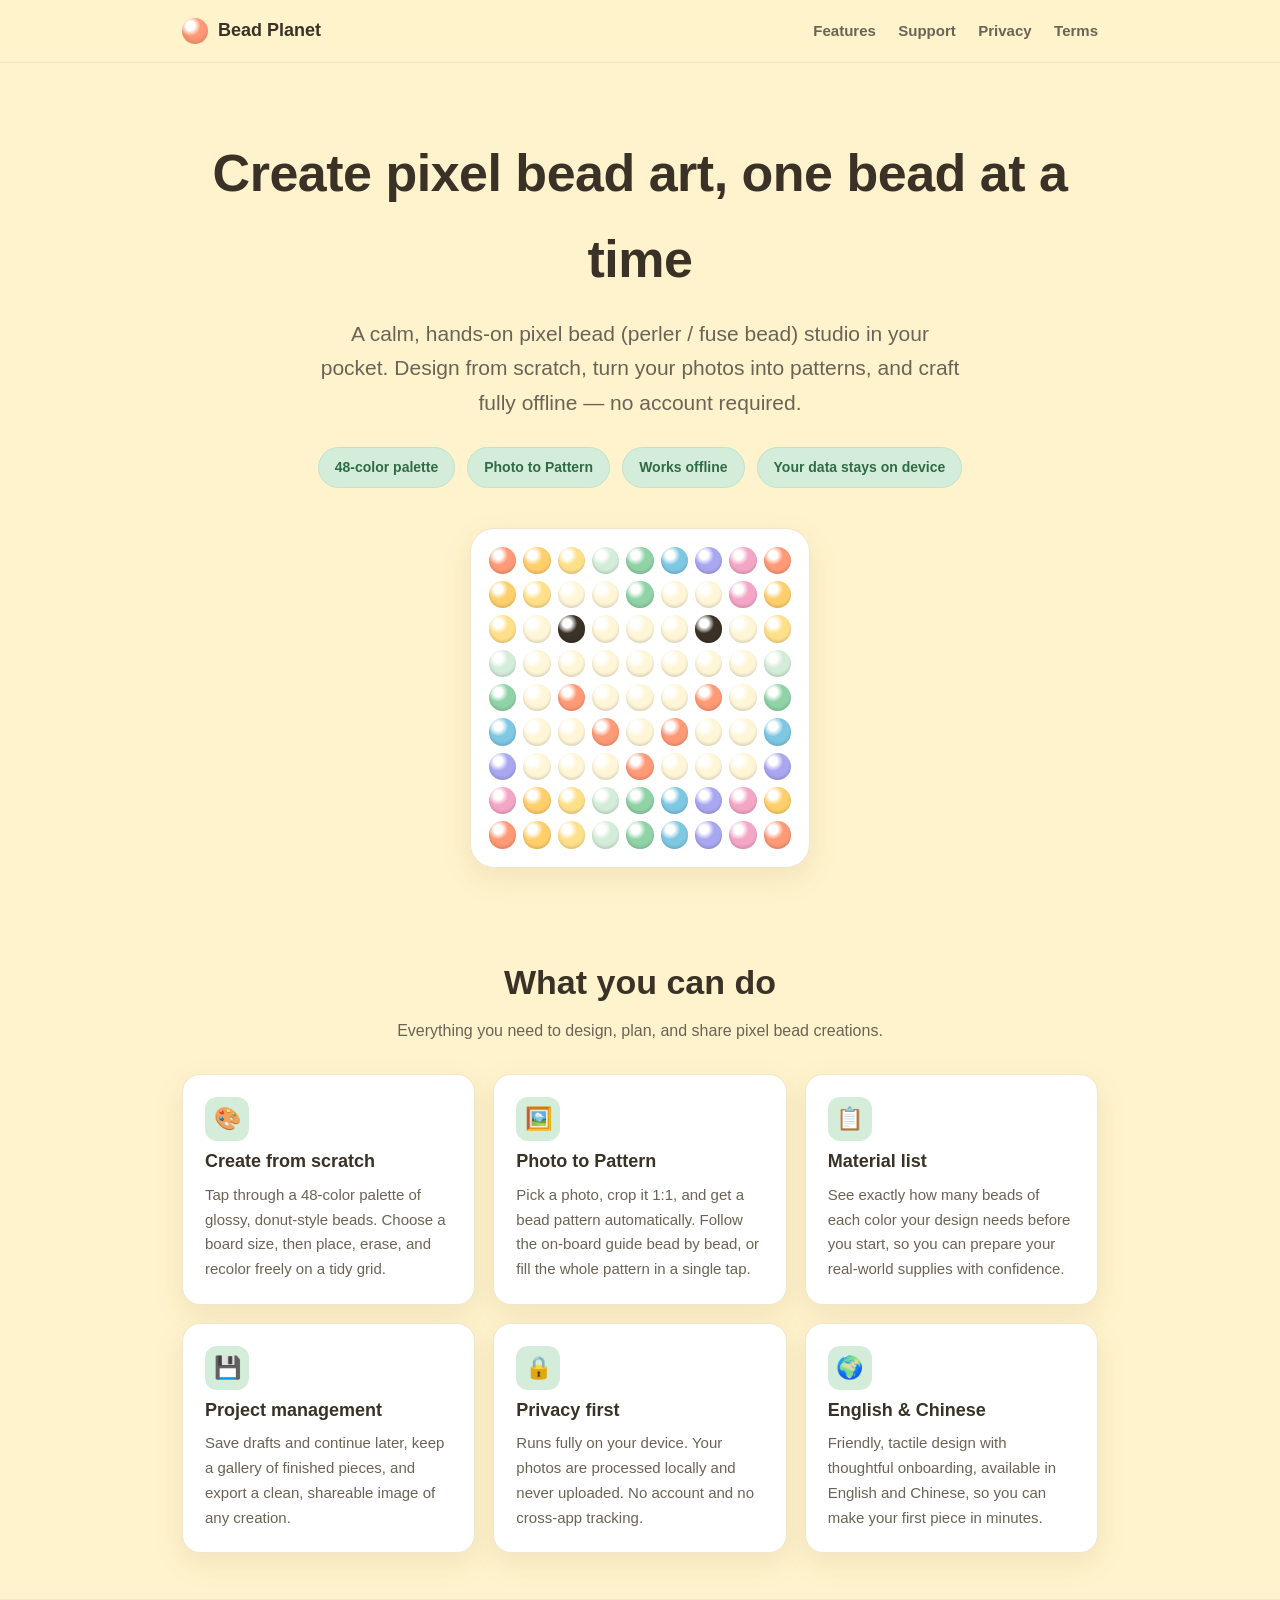
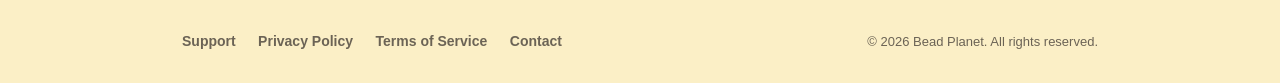
==== index.html @ 9a5723c7 "Bead Planet marketing & legal site (landing/support/privacy/terms)" ====
<!DOCTYPE html>
<html lang="en">
<head>
  <meta charset="UTF-8" />
  <meta name="viewport" content="width=device-width, initial-scale=1.0" />
  <title>Bead Planet — Pixel Bead Art Studio</title>
  <meta name="description" content="Bead Planet is a relaxing pixel bead (perler/fuse bead) studio. Design bead by bead, turn photos into patterns, and create fully offline on your device." />
  <link rel="stylesheet" href="style.css" />
</head>
<body>
  <nav class="nav">
    <div class="wrap">
      <div class="brand"><span class="dot"></span> Bead Planet</div>
      <div class="nav-links">
        <a href="#features">Features</a>
        <a href="support.html">Support</a>
        <a href="privacy.html">Privacy</a>
        <a href="terms.html">Terms</a>
      </div>
    </div>
  </nav>

  <header class="hero">
    <div class="wrap">
      <h1>Create pixel bead art, one bead at a time</h1>
      <p class="lead">A calm, hands-on pixel bead (perler / fuse bead) studio in your pocket. Design from scratch, turn your photos into patterns, and craft fully offline — no account required.</p>
      <div class="badges">
        <span class="pill">48-color palette</span>
        <span class="pill">Photo to Pattern</span>
        <span class="pill">Works offline</span>
        <span class="pill">Your data stays on device</span>
      </div>

      <div class="board" aria-hidden="true">
        <i style="--c:#FF9A76"></i><i style="--c:#FFCf6b"></i><i style="--c:#FFE08a"></i><i style="--c:#D4EDDA"></i><i style="--c:#8FD3A6"></i><i style="--c:#7EC8E3"></i><i style="--c:#A9A7F0"></i><i style="--c:#F4A6C6"></i><i style="--c:#FF9A76"></i>
        <i style="--c:#FFCf6b"></i><i style="--c:#FFE08a"></i><i style="--c:#fff6d8"></i><i style="--c:#fff6d8"></i><i style="--c:#8FD3A6"></i><i style="--c:#fff6d8"></i><i style="--c:#fff6d8"></i><i style="--c:#F4A6C6"></i><i style="--c:#FFCf6b"></i>
        <i style="--c:#FFE08a"></i><i style="--c:#fff6d8"></i><i style="--c:#3A3226"></i><i style="--c:#fff6d8"></i><i style="--c:#fff6d8"></i><i style="--c:#fff6d8"></i><i style="--c:#3A3226"></i><i style="--c:#fff6d8"></i><i style="--c:#FFE08a"></i>
        <i style="--c:#D4EDDA"></i><i style="--c:#fff6d8"></i><i style="--c:#fff6d8"></i><i style="--c:#fff6d8"></i><i style="--c:#fff6d8"></i><i style="--c:#fff6d8"></i><i style="--c:#fff6d8"></i><i style="--c:#fff6d8"></i><i style="--c:#D4EDDA"></i>
        <i style="--c:#8FD3A6"></i><i style="--c:#fff6d8"></i><i style="--c:#FF9A76"></i><i style="--c:#fff6d8"></i><i style="--c:#fff6d8"></i><i style="--c:#fff6d8"></i><i style="--c:#FF9A76"></i><i style="--c:#fff6d8"></i><i style="--c:#8FD3A6"></i>
        <i style="--c:#7EC8E3"></i><i style="--c:#fff6d8"></i><i style="--c:#fff6d8"></i><i style="--c:#FF9A76"></i><i style="--c:#fff6d8"></i><i style="--c:#FF9A76"></i><i style="--c:#fff6d8"></i><i style="--c:#fff6d8"></i><i style="--c:#7EC8E3"></i>
        <i style="--c:#A9A7F0"></i><i style="--c:#fff6d8"></i><i style="--c:#fff6d8"></i><i style="--c:#fff6d8"></i><i style="--c:#FF9A76"></i><i style="--c:#fff6d8"></i><i style="--c:#fff6d8"></i><i style="--c:#fff6d8"></i><i style="--c:#A9A7F0"></i>
        <i style="--c:#F4A6C6"></i><i style="--c:#FFCf6b"></i><i style="--c:#FFE08a"></i><i style="--c:#D4EDDA"></i><i style="--c:#8FD3A6"></i><i style="--c:#7EC8E3"></i><i style="--c:#A9A7F0"></i><i style="--c:#F4A6C6"></i><i style="--c:#FFCf6b"></i>
        <i style="--c:#FF9A76"></i><i style="--c:#FFCf6b"></i><i style="--c:#FFE08a"></i><i style="--c:#D4EDDA"></i><i style="--c:#8FD3A6"></i><i style="--c:#7EC8E3"></i><i style="--c:#A9A7F0"></i><i style="--c:#F4A6C6"></i><i style="--c:#FF9A76"></i>
      </div>
    </div>
  </header>

  <section id="features">
    <div class="wrap">
      <h2>What you can do</h2>
      <p class="sub">Everything you need to design, plan, and share pixel bead creations.</p>
      <div class="grid">
        <div class="feature">
          <div class="ic">🎨</div>
          <h3>Create from scratch</h3>
          <p>Tap through a 48-color palette of glossy, donut-style beads. Choose a board size, then place, erase, and recolor freely on a tidy grid.</p>
        </div>
        <div class="feature">
          <div class="ic">🖼️</div>
          <h3>Photo to Pattern</h3>
          <p>Pick a photo, crop it 1:1, and get a bead pattern automatically. Follow the on-board guide bead by bead, or fill the whole pattern in a single tap.</p>
        </div>
        <div class="feature">
          <div class="ic">📋</div>
          <h3>Material list</h3>
          <p>See exactly how many beads of each color your design needs before you start, so you can prepare your real-world supplies with confidence.</p>
        </div>
        <div class="feature">
          <div class="ic">💾</div>
          <h3>Project management</h3>
          <p>Save drafts and continue later, keep a gallery of finished pieces, and export a clean, shareable image of any creation.</p>
        </div>
        <div class="feature">
          <div class="ic">🔒</div>
          <h3>Privacy first</h3>
          <p>Runs fully on your device. Your photos are processed locally and never uploaded. No account and no cross-app tracking.</p>
        </div>
        <div class="feature">
          <div class="ic">🌍</div>
          <h3>English &amp; Chinese</h3>
          <p>Friendly, tactile design with thoughtful onboarding, available in English and Chinese, so you can make your first piece in minutes.</p>
        </div>
      </div>
    </div>
  </section>

  <footer>
    <div class="wrap">
      <div class="links">
        <a href="support.html">Support</a>
        <a href="privacy.html">Privacy Policy</a>
        <a href="terms.html">Terms of Service</a>
        <a href="mailto:flashbody@foxmail.com">Contact</a>
      </div>
      <div class="copy">© 2026 Bead Planet. All rights reserved.</div>
    </div>
  </footer>
</body>
</html>
---- style.css ----
/* Bead Planet — shared site styles */

:root {
  --cream: #FFF3CD;
  --mint: #D4EDDA;
  --coral: #FF9A76;
  --ink: #3A3226;
  --ink-soft: #6B6355;
  --card: #FFFFFF;
  --line: #EFE6CB;
  --radius: 18px;
  --shadow: 0 10px 30px rgba(120, 100, 40, 0.10);
  --max: 960px;
}

* { box-sizing: border-box; }

html { scroll-behavior: smooth; }

body {
  margin: 0;
  font-family: -apple-system, BlinkMacSystemFont, "Segoe UI", Roboto,
    "Helvetica Neue", Arial, "PingFang SC", "Microsoft YaHei", sans-serif;
  color: var(--ink);
  background: var(--cream);
  line-height: 1.65;
  -webkit-font-smoothing: antialiased;
}

a { color: #E06A3E; text-decoration: none; }
a:hover { text-decoration: underline; }

.wrap { max-width: var(--max); margin: 0 auto; padding: 0 22px; }

/* Top nav */
.nav {
  position: sticky; top: 0; z-index: 20;
  background: rgba(255, 243, 205, 0.9);
  backdrop-filter: saturate(140%) blur(8px);
  border-bottom: 1px solid var(--line);
}
.nav .wrap {
  display: flex; align-items: center; justify-content: space-between;
  height: 62px;
}
.brand { display: flex; align-items: center; gap: 10px; font-weight: 800; font-size: 18px; }
.brand .dot {
  width: 26px; height: 26px; border-radius: 50%;
  background: radial-gradient(circle at 32% 30%, #fff 0 18%, var(--coral) 40% 100%);
  box-shadow: inset 0 -3px 5px rgba(0,0,0,.12);
}
.nav-links a { color: var(--ink-soft); font-weight: 600; margin-left: 18px; font-size: 15px; }
.nav-links a:hover { color: var(--ink); text-decoration: none; }

/* Hero */
.hero { padding: 68px 0 40px; text-align: center; }
.hero h1 { font-size: clamp(32px, 6vw, 52px); margin: 0 0 14px; letter-spacing: -0.5px; }
.hero p.lead { font-size: clamp(17px, 2.4vw, 21px); color: var(--ink-soft); margin: 0 auto 26px; max-width: 640px; }
.badges { display: flex; gap: 12px; justify-content: center; flex-wrap: wrap; }
.pill {
  background: var(--mint); color: #2F6B44; font-weight: 700; font-size: 14px;
  padding: 8px 16px; border-radius: 999px; border: 1px solid #BFE3C8;
}

/* Board mock */
.board {
  margin: 40px auto 0; width: min(340px, 82vw); aspect-ratio: 1;
  background: var(--card); border-radius: 24px; box-shadow: var(--shadow);
  border: 1px solid var(--line); padding: 18px;
  display: grid; grid-template-columns: repeat(9, 1fr); gap: 7px;
}
.board i {
  border-radius: 50%;
  background: radial-gradient(circle at 34% 30%, rgba(255,255,255,.9) 0 16%, var(--c, #FFCf6b) 38% 100%);
  box-shadow: inset 0 -2px 3px rgba(0,0,0,.14);
}

/* Sections */
section { padding: 46px 0; }
h2 { font-size: clamp(24px, 4vw, 34px); margin: 0 0 8px; text-align: center; }
.sub { text-align: center; color: var(--ink-soft); margin: 0 auto 30px; max-width: 620px; }

.grid { display: grid; grid-template-columns: repeat(auto-fit, minmax(240px, 1fr)); gap: 18px; }
.feature {
  background: var(--card); border: 1px solid var(--line);
  border-radius: var(--radius); padding: 22px; box-shadow: var(--shadow);
}
.feature h3 { margin: 6px 0 6px; font-size: 18px; }
.feature p { margin: 0; color: var(--ink-soft); font-size: 15px; }
.feature .ic {
  width: 44px; height: 44px; border-radius: 12px; display: grid; place-items: center;
  font-size: 22px; background: var(--mint);
}

/* Content pages (legal / support) */
.doc { background: var(--card); border: 1px solid var(--line); border-radius: var(--radius);
  box-shadow: var(--shadow); padding: 34px; margin: 30px 0 48px; }
.doc h1 { font-size: 30px; margin: 0 0 6px; }
.doc .meta { color: var(--ink-soft); font-size: 14px; margin: 0 0 22px; }
.doc h2 { text-align: left; font-size: 21px; margin: 26px 0 8px; }
.doc h3 { font-size: 17px; margin: 18px 0 6px; }
.doc ul { padding-left: 20px; }
.doc li { margin: 4px 0; }
.doc .note { color: var(--ink-soft); font-size: 13px; border-top: 1px solid var(--line);
  margin-top: 26px; padding-top: 16px; }
.faq { border-bottom: 1px solid var(--line); padding: 16px 0; }
.faq:last-child { border-bottom: none; }
.faq h3 { margin: 0 0 6px; font-size: 17px; }
.faq p { margin: 0; color: var(--ink-soft); }

.callout {
  background: var(--mint); border: 1px solid #BFE3C8; border-radius: 14px;
  padding: 16px 18px; margin: 18px 0; color: #2F6B44;
}
.callout a { color: #23583a; font-weight: 700; }

/* Footer */
footer { border-top: 1px solid var(--line); background: #FBEFC6; }
footer .wrap { padding: 28px 22px; display: flex; flex-wrap: wrap; gap: 12px 24px;
  align-items: center; justify-content: space-between; }
footer .links a { color: var(--ink-soft); font-weight: 600; margin-right: 18px; font-size: 14px; }
footer .copy { color: var(--ink-soft); font-size: 13px; }

.back { display: inline-block; margin-top: 8px; font-weight: 600; }
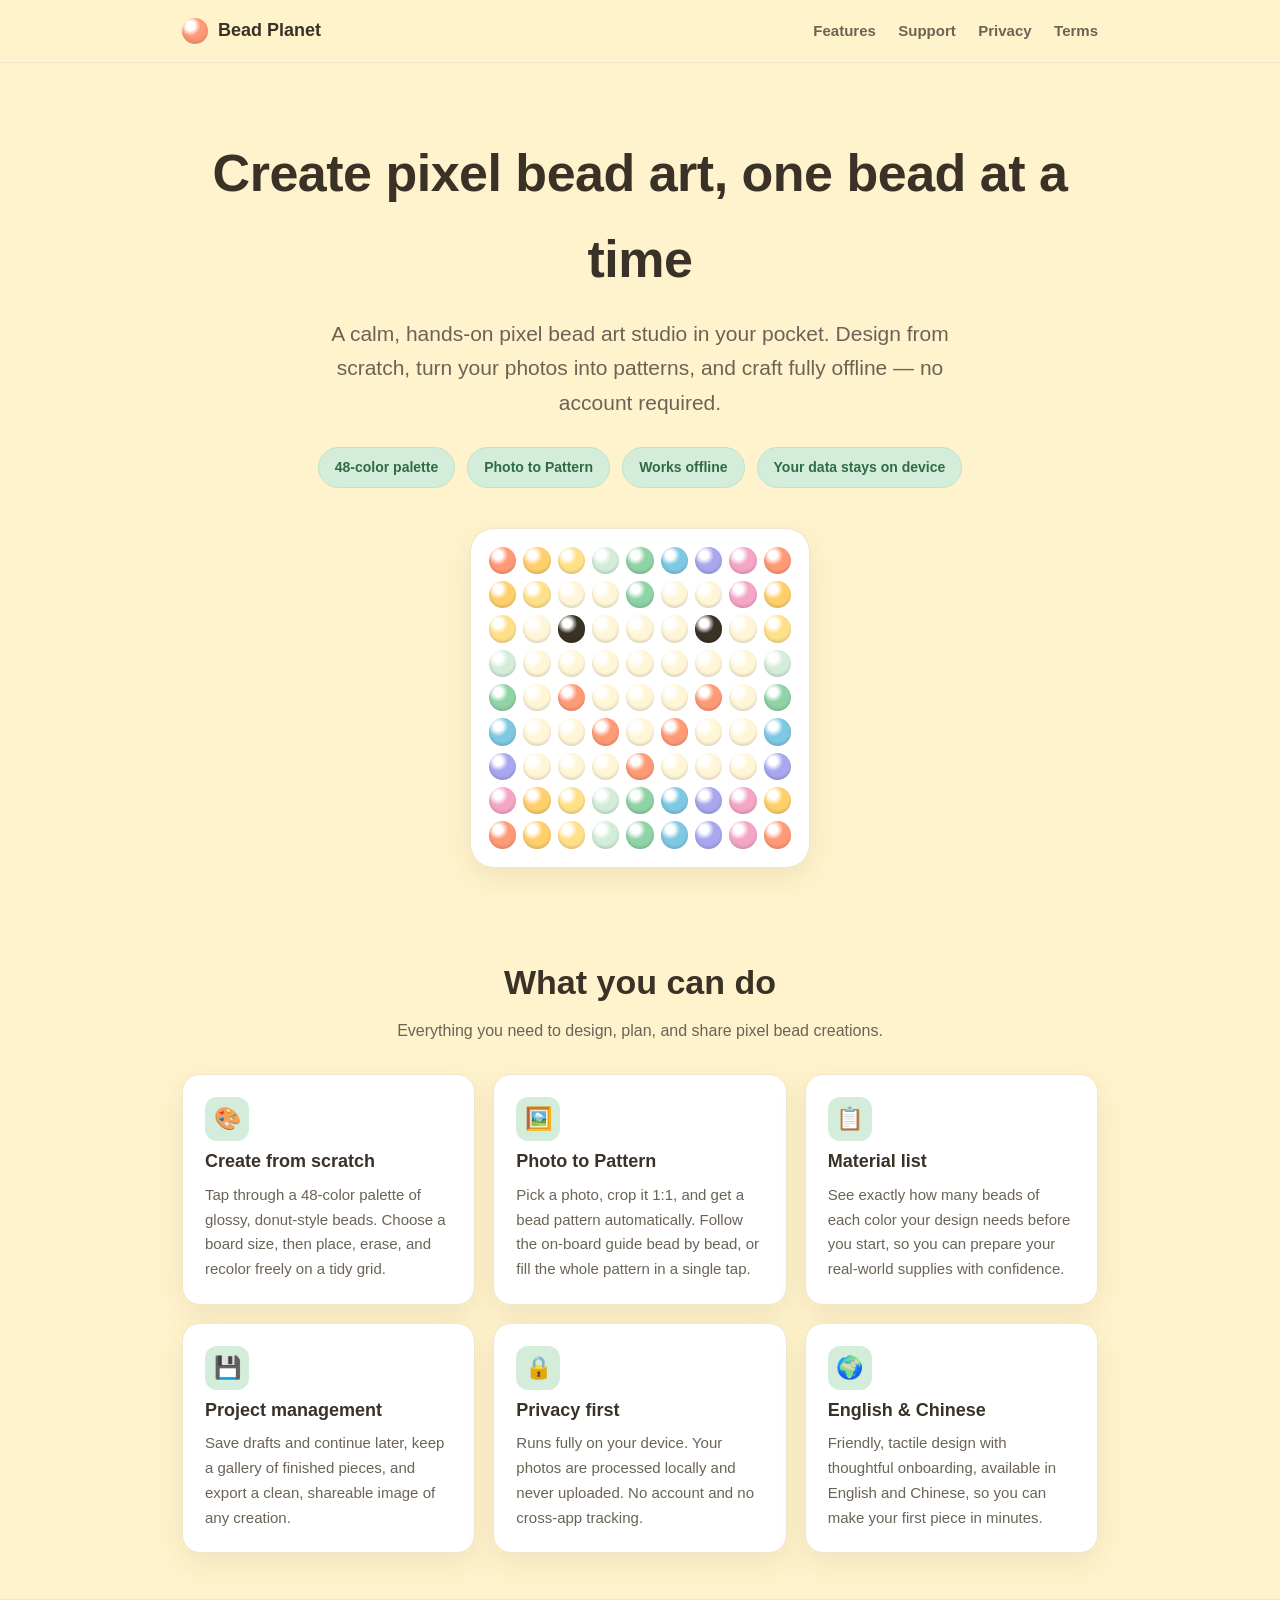
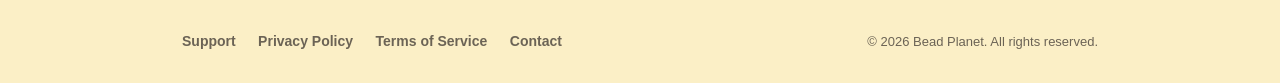
==== commit f8afb955: "fix(site): 移除 perler 商标词；隐私政策删除 Sign in with Apple 与本地昵称头像条款 与 App 实际功能保持一致：App 已无 Apple 登录与昵称头像功能。" ====
--- a/index.html
+++ b/index.html
@@ -4,7 +4,7 @@
   <meta charset="UTF-8" />
   <meta name="viewport" content="width=device-width, initial-scale=1.0" />
   <title>Bead Planet — Pixel Bead Art Studio</title>
-  <meta name="description" content="Bead Planet is a relaxing pixel bead (perler/fuse bead) studio. Design bead by bead, turn photos into patterns, and create fully offline on your device." />
+  <meta name="description" content="Bead Planet is a relaxing pixel bead art studio. Design bead by bead, turn photos into patterns, and create fully offline on your device." />
   <link rel="stylesheet" href="style.css" />
 </head>
 <body>
@@ -23,7 +23,7 @@
   <header class="hero">
     <div class="wrap">
       <h1>Create pixel bead art, one bead at a time</h1>
-      <p class="lead">A calm, hands-on pixel bead (perler / fuse bead) studio in your pocket. Design from scratch, turn your photos into patterns, and craft fully offline — no account required.</p>
+      <p class="lead">A calm, hands-on pixel bead art studio in your pocket. Design from scratch, turn your photos into patterns, and craft fully offline — no account required.</p>
       <div class="badges">
         <span class="pill">48-color palette</span>
         <span class="pill">Photo to Pattern</span>
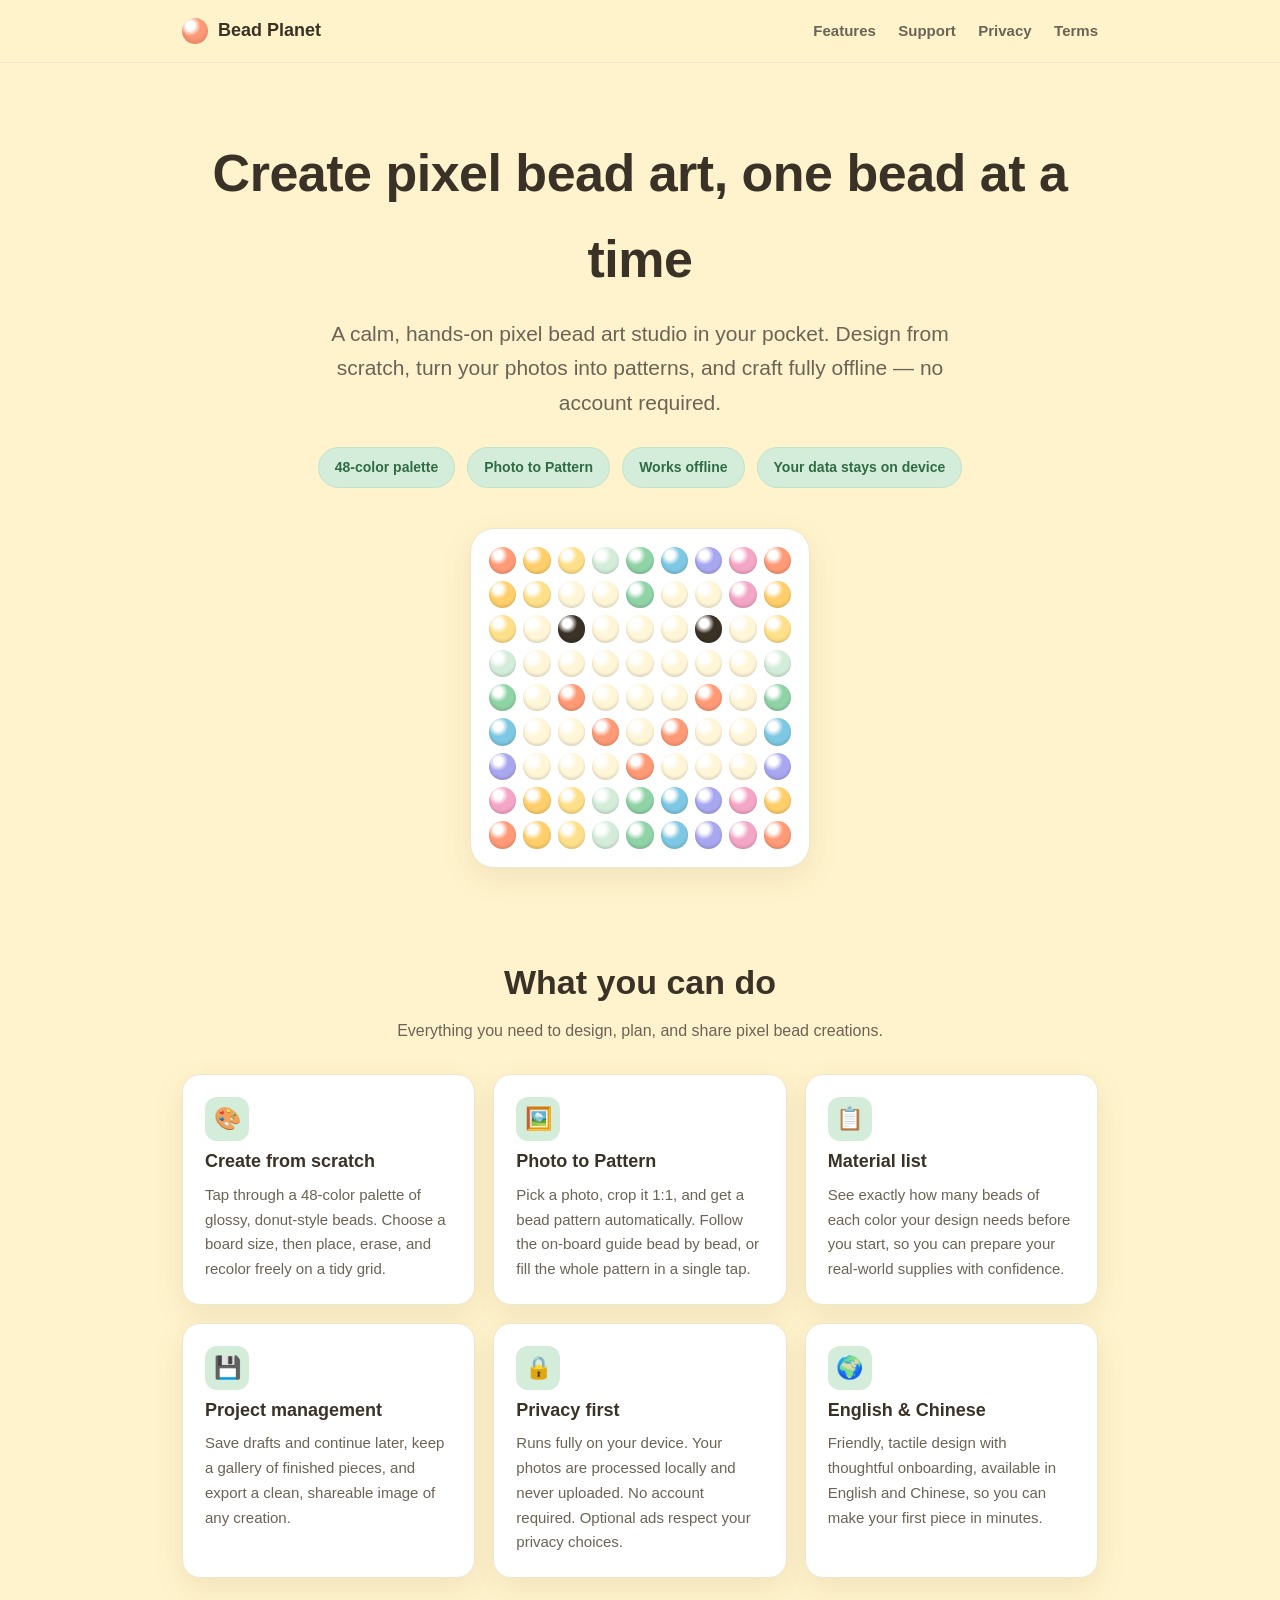
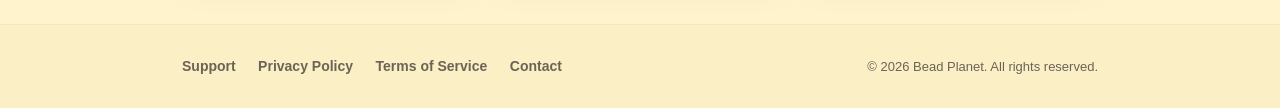
==== commit 5cb1d2b9: "docs(site): 隐私政策与条款同步广告同意与追踪授权，首页移除不实表述 广告由用户通过 UMP/ATT 许可决定是否个性化；披露广告 SDK 可能收集的数据；生效日期更新为 2026-10-0" ====
--- a/index.html
+++ b/index.html
@@ -73,7 +73,7 @@
         <div class="feature">
           <div class="ic">🔒</div>
           <h3>Privacy first</h3>
-          <p>Runs fully on your device. Your photos are processed locally and never uploaded. No account and no cross-app tracking.</p>
+          <p>Runs fully on your device. Your photos are processed locally and never uploaded. No account required. Optional ads respect your privacy choices.</p>
         </div>
         <div class="feature">
           <div class="ic">🌍</div>
